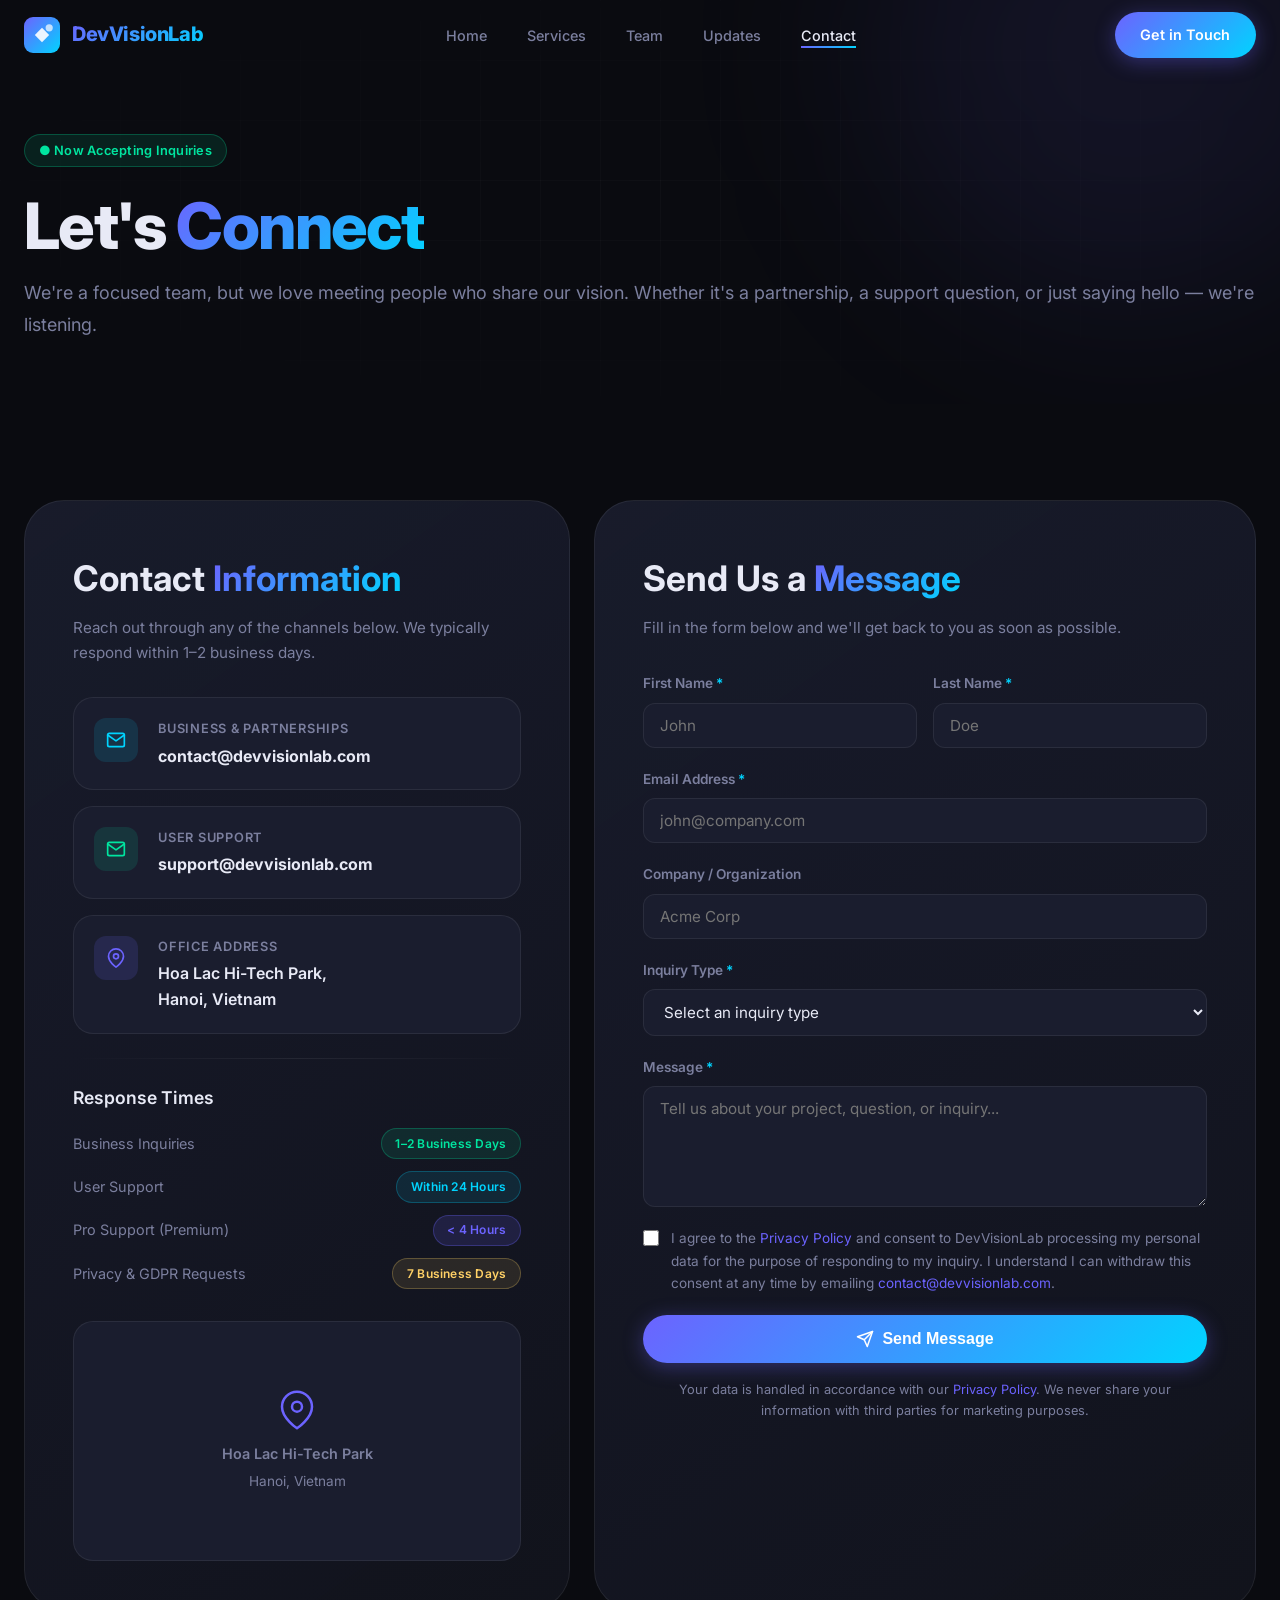
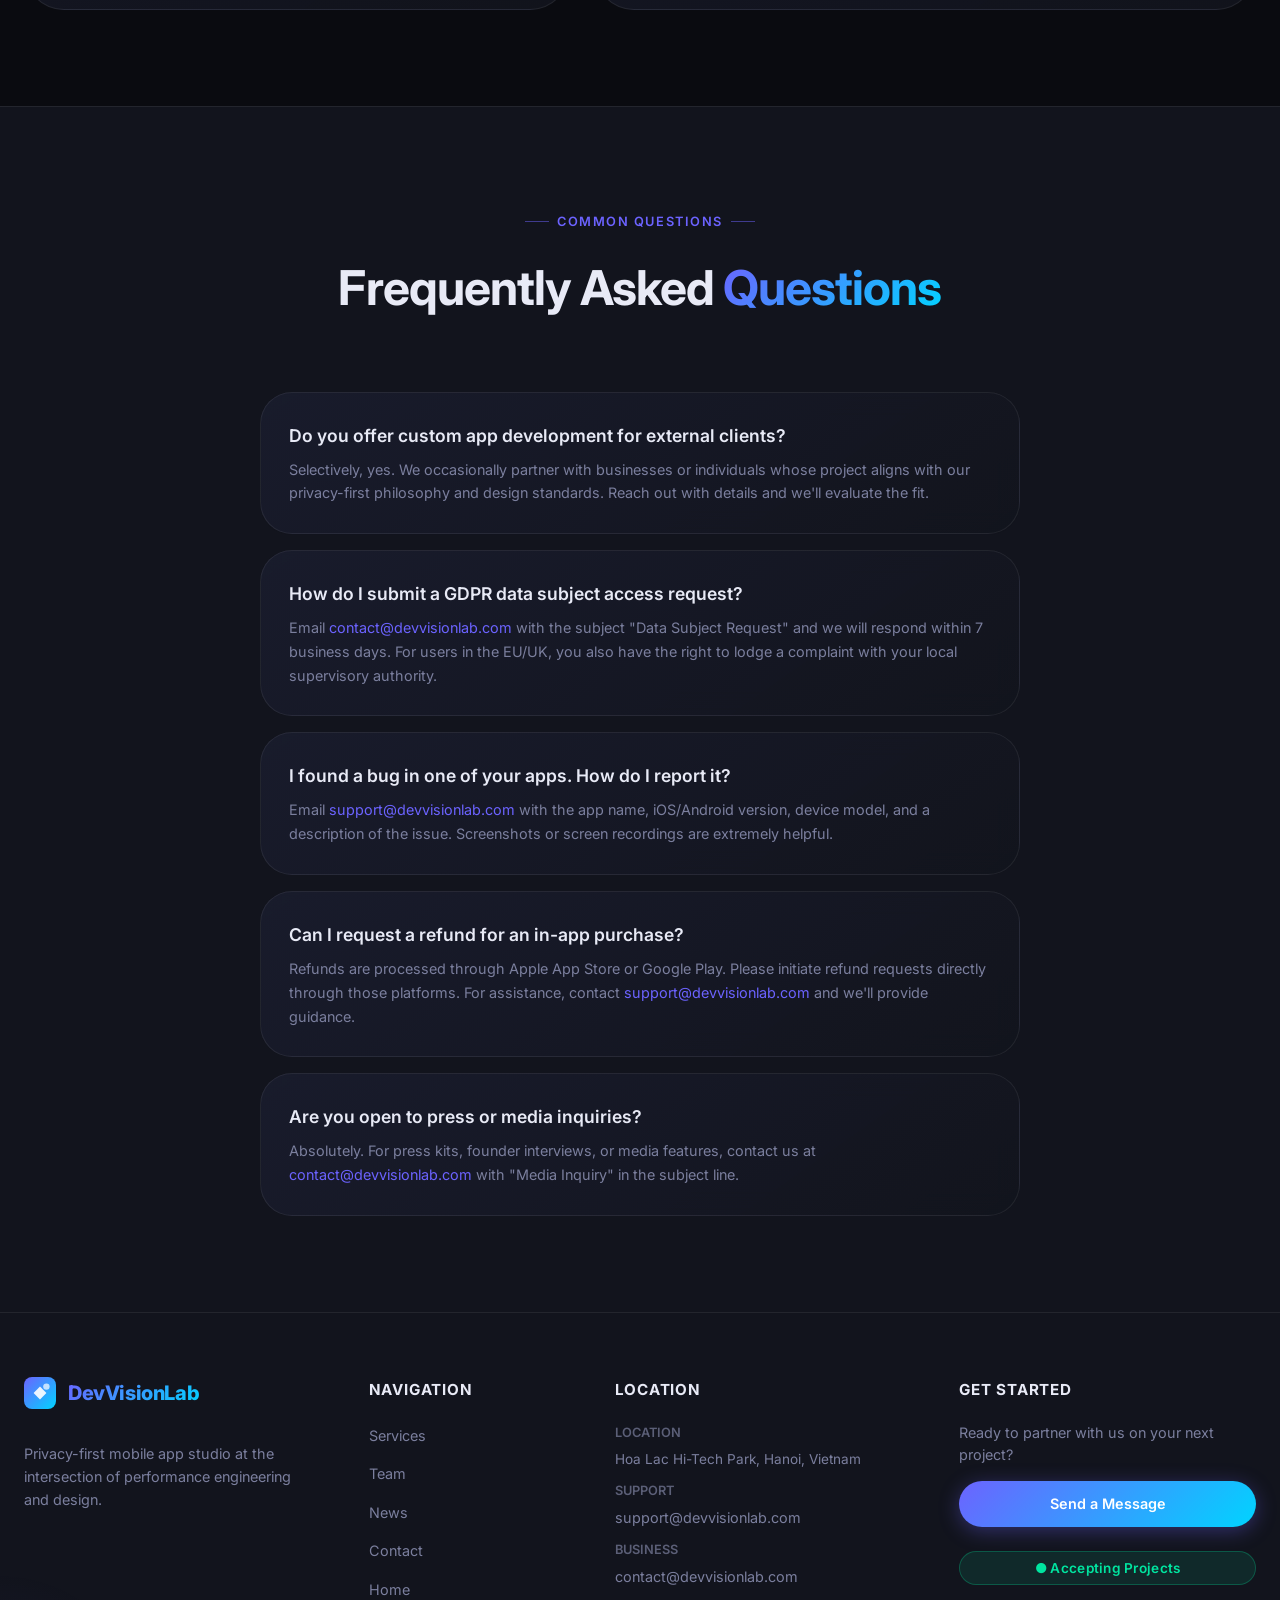
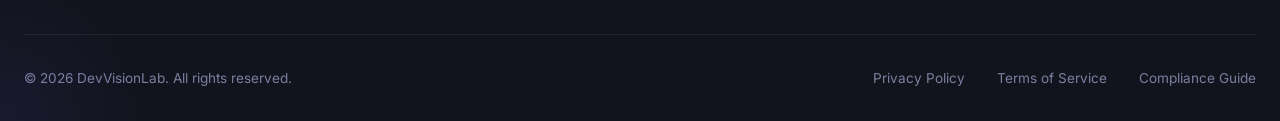
==== contact.html @ 25b411a1 "devvisionlab" ====
<!DOCTYPE html>
<html lang="en">
<head>
  <meta charset="UTF-8"/>
  <meta name="viewport" content="width=device-width, initial-scale=1.0"/>
  <title>Contact Us – DevVisionLab | Get in Touch</title>
  <meta name="description" content="Contact DevVisionLab for partnership inquiries, support, or collaboration. Reach us at contact@devvisionlab.com or support@devvisionlab.com."/>
  <meta name="robots" content="index, follow"/>
  <link rel="canonical" href="https://www.devvisionlab.com/contact.html"/>
  <meta property="og:title" content="Contact Us – DevVisionLab"/>
  <meta property="og:description" content="Get in touch with the DevVisionLab team for partnerships, support, or collaboration."/>
  <meta property="og:url" content="https://www.devvisionlab.com/contact.html"/>
  <meta property="og:image" content="https://www.devvisionlab.com/images/og-contact.png"/>
  <script type="application/ld+json">
  {
    "@context": "https://schema.org",
    "@type": "ContactPage",
    "name": "Contact DevVisionLab",
    "url": "https://www.devvisionlab.com/contact.html",
    "isPartOf": { "@type": "WebSite", "url": "https://www.devvisionlab.com" }
  }
  </script>
  <link rel="icon" type="image/svg+xml" href="images/logo-mark.svg"/>
  <link rel="stylesheet" href="css/fonts.css"/>
  <link rel="stylesheet" href="css/style.css"/>
  <link rel="stylesheet" href="css/pages.css"/>
  <link rel="stylesheet" href="css/animations.css"/>
  <link rel="preconnect" href="https://fonts.googleapis.com"/>
  <link rel="preconnect" href="https://fonts.gstatic.com" crossorigin/>
</head>
<body>

<!-- NAV -->
<nav class="nav">
  <div class="nav-inner">
    <a href="index.html" class="nav-logo">
      <img src="images/logo-mark.svg" width="36" height="36" alt="DevVisionLab"/>
      <span class="logo-text gradient-text">DevVisionLab</span>
    </a>
    <ul class="nav-links">
      <li><a href="index.html">Home</a></li>
      <li><a href="services.html">Services</a></li>
      <li><a href="team.html">Team</a></li>
      <li><a href="news.html">Updates</a></li>
      <li><a href="contact.html" class="active">Contact</a></li>
    </ul>
    <a href="contact.html" class="btn btn-primary nav-cta">Get in Touch</a>
    <button class="hamburger" aria-label="Open menu"><span></span><span></span><span></span></button>
  </div>
</nav>
<div class="overlay"></div>
<nav class="mobile-nav">
  <div style="display:flex;justify-content:space-between;align-items:center;">
    <span class="logo-text gradient-text" style="font-size:1.1rem;font-weight:800;">DevVisionLab</span>
    <button class="mobile-nav-close" style="color:var(--clr-muted);font-size:1.5rem;line-height:1;">✕</button>
  </div>
  <ul class="mobile-nav-links">
    <li><a href="index.html">Home</a></li>
    <li><a href="services.html">Services</a></li>
    <li><a href="team.html">Team</a></li>
    <li><a href="news.html">Updates</a></li>
    <li><a href="contact.html">Contact</a></li>
  </ul>
  <a href="contact.html" class="btn btn-primary">Get in Touch</a>
</nav>

<!-- PAGE HERO -->
<section style="padding-top:calc(var(--nav-h) + 4rem);padding-bottom:4rem;position:relative;overflow:hidden;">
  <div class="blob" style="width:500px;height:500px;background:rgba(108,99,255,.09);top:-200px;right:-100px;animation-duration:14s;z-index:0;"></div>
  <div class="hero-grid"></div>
  <div class="container" style="position:relative;z-index:1;">
    <div class="reveal">
      <span class="tag tag-green" style="margin-bottom:1.5rem;">● Now Accepting Inquiries</span>
      <h1 class="display-2" style="margin-bottom:1rem;">Let's <span class="gradient-text">Connect</span></h1>
      <p class="body-lg" style="color:var(--clr-muted);">We're a focused team, but we love meeting people who share our vision. Whether it's a partnership, a support question, or just saying hello — we're listening.</p>
    </div>
  </div>
</section>

<!-- CONTACT BENTO -->
<section class="section" aria-label="Contact information">
  <div class="container">
    <div class="contact-bento reveal">

      <!-- Left: Contact info -->
      <div class="contact-info-card">
        <h2 class="h2" style="margin-bottom:.5rem;">Contact <span class="gradient-text">Information</span></h2>
        <p style="color:var(--clr-muted);margin-bottom:2rem;font-size:.95rem;">Reach out through any of the channels below. We typically respond within 1–2 business days.</p>

        <div class="contact-item">
          <div class="icon-box icon-box-accent" style="width:44px;height:44px;flex-shrink:0;">
            <svg width="20" height="20" viewBox="0 0 24 24" fill="none" stroke="#00d4ff" stroke-width="2" stroke-linecap="round" stroke-linejoin="round"><path d="M4 4h16c1.1 0 2 .9 2 2v12c0 1.1-.9 2-2 2H4c-1.1 0-2-.9-2-2V6c0-1.1.9-2 2-2z"/><polyline points="22,6 12,13 2,6"/></svg>
          </div>
          <div>
            <div style="font-size:.8rem;color:var(--clr-muted);margin-bottom:.2rem;font-weight:600;text-transform:uppercase;letter-spacing:.06em;">Business &amp; Partnerships</div>
            <a href="mailto:contact@devvisionlab.com" style="font-weight:700;font-size:1rem;color:var(--clr-text);">contact@devvisionlab.com</a>
          </div>
        </div>

        <div class="contact-item">
          <div class="icon-box icon-box-green" style="width:44px;height:44px;flex-shrink:0;">
            <svg width="20" height="20" viewBox="0 0 24 24" fill="none" stroke="#00e5a0" stroke-width="2" stroke-linecap="round" stroke-linejoin="round"><path d="M4 4h16c1.1 0 2 .9 2 2v12c0 1.1-.9 2-2 2H4c-1.1 0-2-.9-2-2V6c0-1.1.9-2 2-2z"/><polyline points="22,6 12,13 2,6"/></svg>
          </div>
          <div>
            <div style="font-size:.8rem;color:var(--clr-muted);margin-bottom:.2rem;font-weight:600;text-transform:uppercase;letter-spacing:.06em;">User Support</div>
            <a href="mailto:support@devvisionlab.com" style="font-weight:700;font-size:1rem;color:var(--clr-text);">support@devvisionlab.com</a>
          </div>
        </div>

        <div class="contact-item">
          <div class="icon-box icon-box-primary" style="width:44px;height:44px;flex-shrink:0;">
            <svg width="20" height="20" viewBox="0 0 24 24" fill="none" stroke="#6c63ff" stroke-width="2" stroke-linecap="round" stroke-linejoin="round"><path d="M21 10c0 7-9 13-9 13s-9-6-9-13a9 9 0 0 1 18 0z"/><circle cx="12" cy="10" r="3"/></svg>
          </div>
          <div>
            <div style="font-size:.8rem;color:var(--clr-muted);margin-bottom:.2rem;font-weight:600;text-transform:uppercase;letter-spacing:.06em;">Office Address</div>
            <address style="font-style:normal;font-weight:600;font-size:1rem;color:var(--clr-text);">Hoa Lac Hi-Tech Park,<br>Hanoi, Vietnam</address>
          </div>
        </div>

        <div class="divider" style="margin-block:1.5rem;"></div>

        <h3 class="h4" style="margin-bottom:1rem;">Response Times</h3>
        <div style="display:flex;flex-direction:column;gap:.75rem;">
          <div style="display:flex;justify-content:space-between;align-items:center;font-size:.9rem;">
            <span style="color:var(--clr-muted);">Business Inquiries</span>
            <span class="tag tag-green" style="font-size:.75rem;">1–2 Business Days</span>
          </div>
          <div style="display:flex;justify-content:space-between;align-items:center;font-size:.9rem;">
            <span style="color:var(--clr-muted);">User Support</span>
            <span class="tag tag-accent" style="font-size:.75rem;">Within 24 Hours</span>
          </div>
          <div style="display:flex;justify-content:space-between;align-items:center;font-size:.9rem;">
            <span style="color:var(--clr-muted);">Pro Support (Premium)</span>
            <span class="tag tag-primary" style="font-size:.75rem;">&lt; 4 Hours</span>
          </div>
          <div style="display:flex;justify-content:space-between;align-items:center;font-size:.9rem;">
            <span style="color:var(--clr-muted);">Privacy &amp; GDPR Requests</span>
            <span class="tag tag-gold" style="font-size:.75rem;">7 Business Days</span>
          </div>
        </div>

        <div class="map-embed" aria-label="Location map placeholder">
          <div style="text-align:center;">
            <svg width="40" height="40" viewBox="0 0 24 24" fill="none" stroke="var(--clr-primary)" stroke-width="1.5" stroke-linecap="round" stroke-linejoin="round" style="margin:0 auto .75rem;display:block;"><path d="M21 10c0 7-9 13-9 13s-9-6-9-13a9 9 0 0 1 18 0z"/><circle cx="12" cy="10" r="3"/></svg>
            <div style="font-weight:600;margin-bottom:.25rem;">Hoa Lac Hi-Tech Park</div>
            <div style="font-size:.85rem;color:var(--clr-muted);">Hanoi, Vietnam</div>
          </div>
        </div>
      </div>

      <!-- Right: Contact form -->
      <div class="contact-form-card">
        <h2 class="h2" style="margin-bottom:.5rem;">Send Us a <span class="gradient-text">Message</span></h2>
        <p style="color:var(--clr-muted);margin-bottom:2rem;font-size:.95rem;">Fill in the form below and we'll get back to you as soon as possible.</p>

        <form id="contact-form" novalidate>
          <div style="display:grid;grid-template-columns:1fr 1fr;gap:1rem;">
            <div class="form-group">
              <label for="first-name">First Name <span style="color:var(--clr-accent);">*</span></label>
              <input type="text" id="first-name" name="firstName" class="form-control" placeholder="John" required autocomplete="given-name"/>
            </div>
            <div class="form-group">
              <label for="last-name">Last Name <span style="color:var(--clr-accent);">*</span></label>
              <input type="text" id="last-name" name="lastName" class="form-control" placeholder="Doe" required autocomplete="family-name"/>
            </div>
          </div>

          <div class="form-group">
            <label for="email">Email Address <span style="color:var(--clr-accent);">*</span></label>
            <input type="email" id="email" name="email" class="form-control" placeholder="john@company.com" required autocomplete="email"/>
          </div>

          <div class="form-group">
            <label for="company">Company / Organization</label>
            <input type="text" id="company" name="company" class="form-control" placeholder="Acme Corp" autocomplete="organization"/>
          </div>

          <div class="form-group">
            <label for="inquiry-type">Inquiry Type <span style="color:var(--clr-accent);">*</span></label>
            <select id="inquiry-type" name="inquiryType" class="form-control" required>
              <option value="" disabled selected>Select an inquiry type</option>
              <option value="partnership">Business Partnership</option>
              <option value="support">App Support</option>
              <option value="privacy">Privacy / Data Request</option>
              <option value="media">Media / Press</option>
              <option value="other">Other</option>
            </select>
          </div>

          <div class="form-group">
            <label for="message">Message <span style="color:var(--clr-accent);">*</span></label>
            <textarea id="message" name="message" class="form-control" placeholder="Tell us about your project, question, or inquiry..." rows="5" required></textarea>
          </div>

          <div style="margin-bottom:1.25rem;display:flex;align-items:flex-start;gap:.75rem;">
            <input type="checkbox" id="privacy-consent" name="privacyConsent" required style="margin-top:3px;accent-color:var(--clr-primary);width:16px;height:16px;flex-shrink:0;"/>
            <label for="privacy-consent" style="font-size:.85rem;color:var(--clr-muted);cursor:pointer;">
              I agree to the <a href="privacy-policy.html" style="color:var(--clr-primary);">Privacy Policy</a> and consent to DevVisionLab processing my personal data for the purpose of responding to my inquiry. I understand I can withdraw this consent at any time by emailing <a href="mailto:contact@devvisionlab.com" style="color:var(--clr-primary);">contact@devvisionlab.com</a>.
            </label>
          </div>

          <button type="submit" class="btn btn-primary btn-lg" style="width:100%;justify-content:center;">
            <svg width="18" height="18" viewBox="0 0 24 24" fill="none" stroke="currentColor" stroke-width="2" stroke-linecap="round" stroke-linejoin="round"><line x1="22" y1="2" x2="11" y2="13"/><polygon points="22 2 15 22 11 13 2 9 22 2"/></svg>
            Send Message
          </button>

          <p style="text-align:center;font-size:.8rem;color:var(--clr-muted);margin-top:1rem;">
            Your data is handled in accordance with our <a href="privacy-policy.html" style="color:var(--clr-primary);">Privacy Policy</a>. We never share your information with third parties for marketing purposes.
          </p>
        </form>
      </div>
    </div>
  </div>
</section>

<!-- FAQ -->
<section class="section" style="background:var(--clr-surface);border-top:1px solid var(--clr-border);" aria-label="FAQ">
  <div class="container">
    <div class="section-header reveal">
      <div class="eyebrow">Common Questions</div>
      <h2 class="h1">Frequently Asked <span class="gradient-text">Questions</span></h2>
    </div>
    <div style="max-width:760px;margin:0 auto;display:flex;flex-direction:column;gap:1rem;" class="stagger">

      <div class="bento-card" style="padding:1.75rem;">
        <div class="card-shine"></div>
        <h4 class="h4" style="margin-bottom:.5rem;">Do you offer custom app development for external clients?</h4>
        <p style="color:var(--clr-muted);font-size:.9rem;">Selectively, yes. We occasionally partner with businesses or individuals whose project aligns with our privacy-first philosophy and design standards. Reach out with details and we'll evaluate the fit.</p>
      </div>

      <div class="bento-card" style="padding:1.75rem;">
        <div class="card-shine"></div>
        <h4 class="h4" style="margin-bottom:.5rem;">How do I submit a GDPR data subject access request?</h4>
        <p style="color:var(--clr-muted);font-size:.9rem;">Email <a href="mailto:contact@devvisionlab.com" style="color:var(--clr-primary);">contact@devvisionlab.com</a> with the subject "Data Subject Request" and we will respond within 7 business days. For users in the EU/UK, you also have the right to lodge a complaint with your local supervisory authority.</p>
      </div>

      <div class="bento-card" style="padding:1.75rem;">
        <div class="card-shine"></div>
        <h4 class="h4" style="margin-bottom:.5rem;">I found a bug in one of your apps. How do I report it?</h4>
        <p style="color:var(--clr-muted);font-size:.9rem;">Email <a href="mailto:support@devvisionlab.com" style="color:var(--clr-primary);">support@devvisionlab.com</a> with the app name, iOS/Android version, device model, and a description of the issue. Screenshots or screen recordings are extremely helpful.</p>
      </div>

      <div class="bento-card" style="padding:1.75rem;">
        <div class="card-shine"></div>
        <h4 class="h4" style="margin-bottom:.5rem;">Can I request a refund for an in-app purchase?</h4>
        <p style="color:var(--clr-muted);font-size:.9rem;">Refunds are processed through Apple App Store or Google Play. Please initiate refund requests directly through those platforms. For assistance, contact <a href="mailto:support@devvisionlab.com" style="color:var(--clr-primary);">support@devvisionlab.com</a> and we'll provide guidance.</p>
      </div>

      <div class="bento-card" style="padding:1.75rem;">
        <div class="card-shine"></div>
        <h4 class="h4" style="margin-bottom:.5rem;">Are you open to press or media inquiries?</h4>
        <p style="color:var(--clr-muted);font-size:.9rem;">Absolutely. For press kits, founder interviews, or media features, contact us at <a href="mailto:contact@devvisionlab.com" style="color:var(--clr-primary);">contact@devvisionlab.com</a> with "Media Inquiry" in the subject line.</p>
      </div>

    </div>
  </div>
</section>

<!-- FOOTER -->
<footer class="footer">
  <div class="container">
    <div class="footer-grid">
      <div>
        <a href="index.html" class="nav-logo" style="margin-bottom:1.25rem;display:inline-flex;">
          <img src="images/logo-mark.svg" width="32" height="32" alt="DevVisionLab"/>
          <span class="logo-text gradient-text">DevVisionLab</span>
        </a>
        <p style="color:var(--clr-muted);font-size:.9rem;line-height:1.6;max-width:280px;margin-top:.75rem;">
          Privacy-first mobile app studio at the intersection of performance engineering and design.
        </p>
      </div>
      <div>
        <h5 style="font-weight:700;margin-bottom:1.25rem;font-size:.95rem;text-transform:uppercase;letter-spacing:.05em;">Navigation</h5>
        <ul style="display:flex;flex-direction:column;gap:.75rem;">
          <li><a href="services.html" class="footer-link" style="color:var(--clr-muted);font-size:.9rem;">Services</a></li>
          <li><a href="team.html" class="footer-link" style="color:var(--clr-muted);font-size:.9rem;">Team</a></li>
          <li><a href="news.html" class="footer-link" style="color:var(--clr-muted);font-size:.9rem;">News</a></li>
          <li><a href="contact.html" class="footer-link" style="color:var(--clr-muted);font-size:.9rem;">Contact</a></li>
          <li><a href="index.html" class="footer-link" style="color:var(--clr-muted);font-size:.9rem;">Home</a></li>
        </ul>
      </div>
      <div>
        <h5 style="font-weight:700;margin-bottom:1.25rem;font-size:.95rem;text-transform:uppercase;letter-spacing:.05em;">Location</h5>
        <div style="display:flex;flex-direction:column;gap:.6rem;">
          <div style="color:var(--clr-muted);font-size:.85rem;">
            <strong style="color:var(--clr-muted);display:block;font-size:.8rem;font-weight:600;margin-bottom:.3rem;text-transform:uppercase;opacity:.7;">Location</strong>
            Hoa Lac Hi-Tech Park, Hanoi, Vietnam
          </div>
          <div style="color:var(--clr-muted);font-size:.85rem;">
            <strong style="color:var(--clr-muted);display:block;font-size:.8rem;font-weight:600;margin-bottom:.3rem;text-transform:uppercase;opacity:.7;">Support</strong>
            <a href="mailto:support@devvisionlab.com" class="footer-link" style="color:var(--clr-muted);font-size:.9rem;text-decoration:none;">support@devvisionlab.com</a>
          </div>
          <div style="color:var(--clr-muted);font-size:.85rem;">
            <strong style="color:var(--clr-muted);display:block;font-size:.8rem;font-weight:600;margin-bottom:.3rem;text-transform:uppercase;opacity:.7;">Business</strong>
            <a href="mailto:contact@devvisionlab.com" class="footer-link" style="color:var(--clr-muted);font-size:.9rem;text-decoration:none;">contact@devvisionlab.com</a>
          </div>
        </div>
      </div>
      <div>
        <h5 style="font-weight:700;margin-bottom:1.25rem;font-size:.95rem;text-transform:uppercase;letter-spacing:.05em;">Get Started</h5>
        <p style="color:var(--clr-muted);font-size:.9rem;margin-bottom:1rem;line-height:1.5;">Ready to partner with us on your next project?</p>
        <a href="contact.html" class="btn btn-primary" style="width:100%;justify-content:center;font-size:.9rem;">Send a Message</a>
        <div style="margin-top:1.5rem;">
          <span class="tag tag-green" style="font-size:.85rem;">● Accepting Projects</span>
        </div>
      </div>
    </div>
    <div class="footer-legal">
      <span style="font-size:.85rem;">© 2026 DevVisionLab. All rights reserved.</span>
      <div class="footer-legal-links">
        <a href="privacy-policy.html">Privacy Policy</a>
        <a href="terms-of-service.html">Terms of Service</a>
        <a href="terms-of-service.html#tech-compliance">Compliance Guide</a>
      </div>
    </div>
  </div>
</footer>

<script src="js/main.js"></script>
</body>
</html>
---- css/fonts.css ----
/* ============================================================
   DevVisionLab – @font-face & Google Fonts loader
   Fonts loaded here to keep main CSS clean
   ============================================================ */

@import url('https://fonts.googleapis.com/css2?family=Inter:wght@300;400;500;600;700;800;900&family=JetBrains+Mono:wght@400;600&display=swap');
---- css/style.css ----
/* ============================================================
   DevVisionLab – Global CSS
   Bento Box Grid · Material-quality Design · Rich Animations
   ============================================================ */

/* ── Reset & Tokens ───────────────────────────────────────── */
*, *::before, *::after { box-sizing: border-box; margin: 0; padding: 0; }

:root {
  /* brand palette */
  --clr-bg:        #0a0b10;
  --clr-surface:   #12141d;
  --clr-surface2:  #1a1d2e;
  --clr-border:    rgba(255,255,255,.07);
  --clr-primary:   #6c63ff;
  --clr-accent:    #00d4ff;
  --clr-accent2:   #ff6584;
  --clr-green:     #00e5a0;
  --clr-gold:      #ffd166;
  --clr-text:      #e8eaf6;
  --clr-muted:     #7b7f9e;

  /* gradients */
  --grad-primary:  linear-gradient(135deg, #6c63ff 0%, #00d4ff 100%);
  --grad-hero:     radial-gradient(ellipse 80% 60% at 50% -10%, rgba(108,99,255,.35) 0%, transparent 70%);
  --grad-card:     linear-gradient(145deg, rgba(26,29,46,.9) 0%, rgba(18,20,29,.95) 100%);

  /* spacing */
  --gap:   1.5rem;
  --r-sm:  .75rem;
  --r-md:  1.25rem;
  --r-lg:  2rem;
  --r-xl:  2.5rem;

  /* typography */
  --ff-sans: 'Inter', system-ui, -apple-system, sans-serif;
  --ff-mono: 'JetBrains Mono', 'Fira Code', monospace;

  /* motion */
  --ease-out-expo: cubic-bezier(.16,1,.3,1);
  --ease-spring:   cubic-bezier(.34,1.56,.64,1);
  --dur-fast: 200ms;
  --dur-mid:  400ms;
  --dur-slow: 700ms;

  /* navbar height */
  --nav-h: 70px;
}

html { scroll-behavior: smooth; font-size: 16px; }

body {
  font-family: var(--ff-sans);
  background: var(--clr-bg);
  color: var(--clr-text);
  line-height: 1.65;
  overflow-x: hidden;
  -webkit-font-smoothing: antialiased;
}

img, svg { display: block; max-width: 100%; }
a { color: inherit; text-decoration: none; }
ul { list-style: none; }
button { cursor: pointer; border: none; background: none; }

/* ── Typography Scale ─────────────────────────────────────── */
.display-1 { font-size: clamp(2.8rem,7vw,6rem); font-weight: 800; letter-spacing: -.03em; line-height: 1.05; }
.display-2 { font-size: clamp(2rem,5vw,4rem);   font-weight: 800; letter-spacing: -.025em; line-height: 1.1; }
.h1  { font-size: clamp(1.8rem,4vw,3rem);  font-weight: 700; letter-spacing: -.02em; }
.h2  { font-size: clamp(1.4rem,3vw,2.2rem); font-weight: 700; }
.h3  { font-size: clamp(1.1rem,2vw,1.5rem); font-weight: 600; }
.h4  { font-size: 1.1rem; font-weight: 600; }
.body-lg { font-size: 1.125rem; line-height: 1.75; }
.body-sm { font-size: .875rem; line-height: 1.6; }
.caption { font-size: .75rem; letter-spacing: .06em; text-transform: uppercase; color: var(--clr-muted); }

.gradient-text {
  background: var(--grad-primary);
  -webkit-background-clip: text;
  -webkit-text-fill-color: transparent;
  background-clip: text;
}

/* ── Layout Containers ────────────────────────────────────── */
.container { width: min(1280px, 100% - 3rem); margin-inline: auto; }
.container-wide { width: min(1440px, 100% - 2rem); margin-inline: auto; }
.section { padding-block: 6rem; }
.section-sm { padding-block: 3.5rem; }

/* ── Bento Grid ───────────────────────────────────────────── */
.bento-grid {
  display: grid;
  gap: var(--gap);
  grid-template-columns: repeat(12, 1fr);
}
.bento-card {
  background: var(--grad-card);
  border: 1px solid var(--clr-border);
  border-radius: var(--r-lg);
  padding: 2rem;
  position: relative;
  overflow: hidden;
  transition: transform var(--dur-mid) var(--ease-out-expo),
              box-shadow var(--dur-mid) var(--ease-out-expo),
              border-color var(--dur-mid) ease;
  backdrop-filter: blur(12px);
}
.bento-card::before {
  content: '';
  position: absolute;
  inset: 0;
  background: var(--grad-primary);
  opacity: 0;
  transition: opacity var(--dur-mid) ease;
  z-index: 0;
}
.bento-card:hover {
  transform: translateY(-4px) scale(1.01);
  box-shadow: 0 24px 60px rgba(108,99,255,.18), 0 4px 20px rgba(0,0,0,.4);
  border-color: rgba(108,99,255,.4);
}
.bento-card:hover::before { opacity: .04; }
.bento-card > * { position: relative; z-index: 1; }

/* span helpers */
.col-1  { grid-column: span 1; }
.col-2  { grid-column: span 2; }
.col-3  { grid-column: span 3; }
.col-4  { grid-column: span 4; }
.col-5  { grid-column: span 5; }
.col-6  { grid-column: span 6; }
.col-7  { grid-column: span 7; }
.col-8  { grid-column: span 8; }
.col-9  { grid-column: span 9; }
.col-12 { grid-column: span 12; }
.row-2  { grid-row: span 2; }

/* ── Glassmorphism Card ───────────────────────────────────── */
.glass {
  background: rgba(255,255,255,.03);
  border: 1px solid rgba(255,255,255,.08);
  backdrop-filter: blur(20px);
  border-radius: var(--r-lg);
}

/* ── Nav ──────────────────────────────────────────────────── */
.nav {
  position: fixed;
  top: 0;
  left: 0;
  right: 0;
  height: var(--nav-h);
  z-index: 1000;
  display: flex;
  align-items: center;
  transition: background var(--dur-mid) ease, backdrop-filter var(--dur-mid) ease;
}
.nav.scrolled {
  background: rgba(10,11,16,.88);
  backdrop-filter: blur(20px);
  border-bottom: 1px solid var(--clr-border);
}
.nav-inner {
  display: flex;
  align-items: center;
  justify-content: space-between;
  width: min(1280px, 100% - 3rem);
  margin-inline: auto;
}
.nav-logo { display: flex; align-items: center; gap: .75rem; }
.nav-logo .logo-text {
  font-size: 1.25rem;
  font-weight: 800;
  letter-spacing: -.02em;
}
.nav-links { display: flex; align-items: center; gap: 2.5rem; }
.nav-links a {
  font-size: .9rem;
  font-weight: 500;
  color: var(--clr-muted);
  transition: color var(--dur-fast) ease;
  position: relative;
}
.nav-links a::after {
  content: '';
  position: absolute;
  bottom: -4px;
  left: 0;
  right: 0;
  height: 2px;
  background: var(--grad-primary);
  transform: scaleX(0);
  transform-origin: left;
  transition: transform var(--dur-mid) var(--ease-out-expo);
}
.nav-links a:hover, .nav-links a.active { color: var(--clr-text); }
.nav-links a:hover::after, .nav-links a.active::after { transform: scaleX(1); }
.nav-cta { margin-left: 1rem; }
.hamburger { display: none; flex-direction: column; gap: 5px; padding: 6px; }
.hamburger span { display: block; width: 22px; height: 2px; background: var(--clr-text); border-radius: 2px; transition: all var(--dur-mid) ease; }

/* ── Buttons ──────────────────────────────────────────────── */
.btn {
  display: inline-flex;
  align-items: center;
  gap: .5rem;
  padding: .7rem 1.6rem;
  border-radius: 100px;
  font-size: .9rem;
  font-weight: 600;
  transition: all var(--dur-mid) var(--ease-out-expo);
  position: relative;
  overflow: hidden;
}
.btn-primary {
  background: var(--grad-primary);
  color: #fff;
  box-shadow: 0 4px 20px rgba(108,99,255,.35);
}
.btn-primary:hover {
  transform: translateY(-2px);
  box-shadow: 0 8px 32px rgba(108,99,255,.5);
}
.btn-outline {
  border: 1.5px solid rgba(255,255,255,.2);
  color: var(--clr-text);
  backdrop-filter: blur(8px);
}
.btn-outline:hover {
  border-color: var(--clr-primary);
  color: var(--clr-primary);
  background: rgba(108,99,255,.08);
  transform: translateY(-2px);
}
.btn-lg { padding: .95rem 2.2rem; font-size: 1rem; }

/* ── Tags / Badges ────────────────────────────────────────── */
.tag {
  display: inline-flex;
  align-items: center;
  gap: .35rem;
  padding: .3rem .85rem;
  border-radius: 100px;
  font-size: .8rem;
  font-weight: 600;
  letter-spacing: .02em;
}
.tag-primary { background: rgba(108,99,255,.15); color: var(--clr-primary); border: 1px solid rgba(108,99,255,.3); }
.tag-accent  { background: rgba(0,212,255,.1);   color: var(--clr-accent);  border: 1px solid rgba(0,212,255,.25); }
.tag-green   { background: rgba(0,229,160,.1);   color: var(--clr-green);   border: 1px solid rgba(0,229,160,.25); }
.tag-gold    { background: rgba(255,209,102,.1); color: var(--clr-gold);    border: 1px solid rgba(255,209,102,.25); }

/* ── Section Headers ──────────────────────────────────────── */
.section-header { text-align: center; margin-bottom: 4rem; }
.section-header .eyebrow {
  display: inline-flex;
  align-items: center;
  gap: .5rem;
  margin-bottom: 1rem;
  font-size: .8rem;
  font-weight: 600;
  letter-spacing: .12em;
  text-transform: uppercase;
  color: var(--clr-primary);
}
.section-header .eyebrow::before,
.section-header .eyebrow::after {
  content: '';
  width: 24px;
  height: 1px;
  background: var(--clr-primary);
  opacity: .5;
}
.section-header p {
  max-width: 640px;
  margin-inline: auto;
  color: var(--clr-muted);
  font-size: 1.05rem;
  margin-top: .75rem;
}

/* ── Dividers ─────────────────────────────────────────────── */
.divider {
  height: 1px;
  background: linear-gradient(90deg, transparent, var(--clr-border), transparent);
  margin-block: 1.5rem;
}

/* ── Animated gradient ring ───────────────────────────────── */
.glow-ring {
  position: absolute;
  border-radius: 50%;
  filter: blur(80px);
  pointer-events: none;
  animation: floatGlow 8s ease-in-out infinite alternate;
}
@keyframes floatGlow {
  from { transform: translate(0,0) scale(1); }
  to   { transform: translate(40px,30px) scale(1.15); }
}

/* ── Stat Counter Card ────────────────────────────────────── */
.stat-number {
  font-size: clamp(2.5rem,5vw,4rem);
  font-weight: 800;
  background: var(--grad-primary);
  -webkit-background-clip: text;
  -webkit-text-fill-color: transparent;
  background-clip: text;
  line-height: 1;
}

/* ── Icon Box ─────────────────────────────────────────────── */
.icon-box {
  width: 52px;
  height: 52px;
  border-radius: var(--r-sm);
  display: grid;
  place-items: center;
  flex-shrink: 0;
}
.icon-box-primary { background: rgba(108,99,255,.15); }
.icon-box-accent  { background: rgba(0,212,255,.12);  }
.icon-box-green   { background: rgba(0,229,160,.12);  }
.icon-box-gold    { background: rgba(255,209,102,.12);}
.icon-box-pink    { background: rgba(255,101,132,.12);}

/* ── Progress Bar ─────────────────────────────────────────── */
.progress-bar {
  height: 4px;
  background: rgba(255,255,255,.08);
  border-radius: 100px;
  overflow: hidden;
}
.progress-fill {
  height: 100%;
  border-radius: 100px;
  background: var(--grad-primary);
  transform-origin: left;
  transform: scaleX(0);
  transition: transform 1.2s var(--ease-out-expo);
}
.progress-fill.animated { transform: scaleX(1); }

/* ── Hero Section ─────────────────────────────────────────── */
.hero {
  min-height: 100svh;
  display: flex;
  align-items: center;
  position: relative;
  overflow: hidden;
  padding-top: var(--nav-h);
}
.hero-bg {
  position: absolute;
  inset: 0;
  background: var(--grad-hero);
  z-index: 0;
}
.hero-grid {
  position: absolute;
  inset: 0;
  background-image:
    linear-gradient(rgba(255,255,255,.025) 1px, transparent 1px),
    linear-gradient(90deg, rgba(255,255,255,.025) 1px, transparent 1px);
  background-size: 60px 60px;
  z-index: 0;
  mask-image: radial-gradient(ellipse 80% 80% at 50% 50%, black 0%, transparent 80%);
}
.hero-content { position: relative; z-index: 1; }

/* ── Floating Blobs ───────────────────────────────────────── */
.blob {
  position: absolute;
  border-radius: 50%;
  filter: blur(100px);
  pointer-events: none;
  z-index: 0;
  animation: blobDrift 12s ease-in-out infinite alternate;
}
@keyframes blobDrift {
  0%   { transform: translate(0,0) scale(1); }
  100% { transform: translate(60px,40px) scale(1.1); }
}

/* ── App mockup card ──────────────────────────────────────── */
.app-card {
  background: var(--grad-card);
  border: 1px solid var(--clr-border);
  border-radius: var(--r-xl);
  padding: 1.5rem;
  position: relative;
  overflow: hidden;
  transition: transform var(--dur-mid) var(--ease-spring);
}
.app-card:hover { transform: translateY(-8px) rotateX(2deg); }

/* ── Feature strip ────────────────────────────────────────── */
.feature-pill {
  display: inline-flex;
  align-items: center;
  gap: .5rem;
  padding: .5rem 1rem;
  background: var(--clr-surface2);
  border: 1px solid var(--clr-border);
  border-radius: 100px;
  font-size: .85rem;
  font-weight: 500;
  white-space: nowrap;
}

/* ── Scroll marquee ───────────────────────────────────────── */
.marquee-wrap { overflow: hidden; padding-block: 1.5rem; }
.marquee-track {
  display: flex;
  gap: 1.5rem;
  width: max-content;
  animation: marquee 28s linear infinite;
}
.marquee-wrap:hover .marquee-track { animation-play-state: paused; }
@keyframes marquee {
  from { transform: translateX(0); }
  to   { transform: translateX(-50%); }
}

/* ── Timeline ─────────────────────────────────────────────── */
.timeline { position: relative; padding-left: 2rem; }
.timeline::before {
  content: '';
  position: absolute;
  left: 0;
  top: 0;
  bottom: 0;
  width: 2px;
  background: linear-gradient(180deg, var(--clr-primary), var(--clr-accent));
}
.timeline-item { position: relative; padding-bottom: 2.5rem; }
.timeline-item::before {
  content: '';
  position: absolute;
  left: -2.45rem;
  top: .4rem;
  width: 12px;
  height: 12px;
  border-radius: 50%;
  background: var(--clr-primary);
  box-shadow: 0 0 0 4px rgba(108,99,255,.2);
}

/* ── Team Card ────────────────────────────────────────────── */
.member-card .avatar-ring {
  width: 80px;
  height: 80px;
  border-radius: 50%;
  background: var(--grad-primary);
  padding: 2px;
  flex-shrink: 0;
}
.member-card .avatar-inner {
  width: 100%;
  height: 100%;
  border-radius: 50%;
  background: var(--clr-surface);
  display: grid;
  place-items: center;
  overflow: hidden;
}

/* ── Footer ───────────────────────────────────────────────── */
.footer {
  background: var(--clr-surface);
  border-top: 1px solid var(--clr-border);
  padding-block: 4rem 2rem;
}
.footer-grid {
  display: grid;
  grid-template-columns: 1.5fr 1fr 1.5fr 1.5fr;
  gap: 3rem;
}
.footer-legal {
  padding-top: 2rem;
  margin-top: 2rem;
  border-top: 1px solid var(--clr-border);
  display: flex;
  justify-content: space-between;
  align-items: center;
  flex-wrap: wrap;
  gap: 1rem;
  color: var(--clr-muted);
  font-size: .85rem;
}
.footer-legal-links { display: flex; gap: 2rem; }
.footer-legal-links a { transition: color var(--dur-fast) ease; }
.footer-legal-links a:hover { color: var(--clr-primary); }
.footer-link { transition: color var(--dur-fast) ease !important; }
.footer-link:hover { color: var(--clr-primary) !important; }
.footer .tag.tag-green {
  display: flex;
  width: 100%;
  justify-content: center;
}

/* ── Mobile Nav Drawer ────────────────────────────────────── */
.mobile-nav {
  position: fixed;
  top: 0;
  right: 0;
  bottom: 0;
  width: min(320px, 100vw);
  background: var(--clr-surface);
  border-left: 1px solid var(--clr-border);
  z-index: 1100;
  padding: 2rem;
  display: flex;
  flex-direction: column;
  gap: 1.5rem;
  transform: translateX(100%);
  transition: transform var(--dur-slow) var(--ease-out-expo);
  backdrop-filter: blur(24px);
}
.mobile-nav.open { transform: translateX(0); }
.mobile-nav-links { display: flex; flex-direction: column; gap: 1.2rem; margin-top: 2rem; }
.mobile-nav-links a { font-size: 1.2rem; font-weight: 600; color: var(--clr-muted); transition: color var(--dur-fast) ease; }
.mobile-nav-links a:hover { color: var(--clr-text); }
.overlay {
  position: fixed;
  inset: 0;
  background: rgba(0,0,0,.6);
  z-index: 1050;
  opacity: 0;
  pointer-events: none;
  transition: opacity var(--dur-mid) ease;
  backdrop-filter: blur(4px);
}
.overlay.show { opacity: 1; pointer-events: all; }

/* ── Legal pages ──────────────────────────────────────────── */
.legal-content { max-width: 860px; margin-inline: auto; }
.legal-content h2 {
  font-size: 1.4rem;
  font-weight: 700;
  margin-top: 3rem;
  margin-bottom: 1rem;
  color: var(--clr-text);
  padding-bottom: .5rem;
  border-bottom: 1px solid var(--clr-border);
}
.legal-content h3 {
  font-size: 1.1rem;
  font-weight: 600;
  margin-top: 1.75rem;
  margin-bottom: .75rem;
  color: var(--clr-accent);
}
.legal-content p, .legal-content li { color: var(--clr-muted); line-height: 1.8; margin-bottom: .75rem; }
.legal-content ul { padding-left: 1.5rem; list-style: disc; }
.legal-content ul li { margin-bottom: .5rem; }
.legal-toc {
  background: var(--clr-surface2);
  border: 1px solid var(--clr-border);
  border-radius: var(--r-md);
  padding: 1.5rem 2rem;
  margin-bottom: 3rem;
}
.legal-toc ol { counter-reset: toc; padding-left: 0; }
.legal-toc li {
  counter-increment: toc;
  list-style: none;
  padding: .35rem 0;
  border-bottom: 1px solid var(--clr-border);
  font-size: .9rem;
}
.legal-toc li:last-child { border-bottom: none; }
.legal-toc a { color: var(--clr-primary); transition: color var(--dur-fast) ease; }
.legal-toc a:hover { color: var(--clr-accent); }

/* ── Form ─────────────────────────────────────────────────── */
.form-group { display: flex; flex-direction: column; gap: .5rem; margin-bottom: 1.25rem; }
.form-group label { font-size: .85rem; font-weight: 600; color: var(--clr-muted); }
.form-control {
  background: var(--clr-surface2);
  border: 1.5px solid var(--clr-border);
  border-radius: var(--r-sm);
  color: var(--clr-text);
  font-family: var(--ff-sans);
  font-size: .95rem;
  padding: .75rem 1rem;
  transition: border-color var(--dur-fast) ease, box-shadow var(--dur-fast) ease;
  outline: none;
}
.form-control:focus {
  border-color: var(--clr-primary);
  box-shadow: 0 0 0 3px rgba(108,99,255,.2);
}
textarea.form-control { resize: vertical; min-height: 120px; }

/* ── Animations ───────────────────────────────────────────── */
@keyframes fadeInUp {
  from { opacity: 0; transform: translateY(40px); }
  to   { opacity: 1; transform: translateY(0); }
}
@keyframes fadeIn {
  from { opacity: 0; }
  to   { opacity: 1; }
}
@keyframes scaleIn {
  from { opacity: 0; transform: scale(.9); }
  to   { opacity: 1; transform: scale(1); }
}
@keyframes slideInLeft {
  from { opacity: 0; transform: translateX(-40px); }
  to   { opacity: 1; transform: translateX(0); }
}
@keyframes pulse-ring {
  0%   { box-shadow: 0 0 0 0 rgba(108,99,255,.4); }
  70%  { box-shadow: 0 0 0 20px rgba(108,99,255,0); }
  100% { box-shadow: 0 0 0 0 rgba(108,99,255,0); }
}

.anim-fadeInUp   { animation: fadeInUp   var(--dur-slow) var(--ease-out-expo) both; }
.anim-fadeIn     { animation: fadeIn     var(--dur-slow) ease both; }
.anim-scaleIn    { animation: scaleIn    var(--dur-slow) var(--ease-spring) both; }
.anim-slideLeft  { animation: slideInLeft var(--dur-slow) var(--ease-out-expo) both; }

.delay-1 { animation-delay: .1s; }
.delay-2 { animation-delay: .2s; }
.delay-3 { animation-delay: .3s; }
.delay-4 { animation-delay: .4s; }
.delay-5 { animation-delay: .5s; }
.delay-6 { animation-delay: .6s; }
.delay-7 { animation-delay: .7s; }
.delay-8 { animation-delay: .8s; }

/* Intersection reveal */
.reveal {
  opacity: 0;
  transform: translateY(32px);
  transition: opacity var(--dur-slow) var(--ease-out-expo),
              transform var(--dur-slow) var(--ease-out-expo);
}
.reveal.visible { opacity: 1; transform: translateY(0); }
.reveal-left {
  opacity: 0;
  transform: translateX(-32px);
  transition: opacity var(--dur-slow) var(--ease-out-expo),
              transform var(--dur-slow) var(--ease-out-expo);
}
.reveal-left.visible { opacity: 1; transform: translateX(0); }
.reveal-scale {
  opacity: 0;
  transform: scale(.92);
  transition: opacity var(--dur-slow) var(--ease-spring),
              transform var(--dur-slow) var(--ease-spring);
}
.reveal-scale.visible { opacity: 1; transform: scale(1); }

/* ── Scroll indicator ─────────────────────────────────────── */
.scroll-line {
  width: 1px;
  height: 60px;
  background: linear-gradient(180deg, var(--clr-primary), transparent);
  animation: scrollLine 1.8s ease-in-out infinite;
}
@keyframes scrollLine {
  0%,100% { opacity: .2; transform: scaleY(1); }
  50%      { opacity: 1;  transform: scaleY(1.2); }
}

/* ── Cursor glow ──────────────────────────────────────────── */
.cursor-glow {
  position: fixed;
  width: 300px;
  height: 300px;
  border-radius: 50%;
  background: radial-gradient(circle, rgba(108,99,255,.08) 0%, transparent 70%);
  pointer-events: none;
  z-index: 9999;
  transition: transform .1s ease;
  transform: translate(-50%,-50%);
}

/* ── Number Ticker ────────────────────────────────────────── */
.ticker { display: inline-block; }

/* ── Responsive ───────────────────────────────────────────── */
@media (max-width: 1024px) {
  .footer-grid { grid-template-columns: 1fr 1fr; }
  .col-4 { grid-column: span 6; }
  .col-3 { grid-column: span 6; }
  .col-8 { grid-column: span 12; }
  .col-9 { grid-column: span 12; }
}

@media (max-width: 768px) {
  :root { --gap: 1rem; }
  .nav-links, .nav-cta { display: none; }
  .hamburger { display: flex; }
  .col-4, .col-3, .col-6, .col-7, .col-5, .col-8, .col-9 { grid-column: span 12; }
  .section { padding-block: 4rem; }
  .footer-grid { grid-template-columns: 1fr; gap: 2rem; }
  .footer-legal { flex-direction: column; text-align: center; }
  .footer-legal-links { flex-wrap: wrap; justify-content: center; gap: 1rem; }
}

@media (max-width: 480px) {
  .display-1 { font-size: 2.4rem; }
  .bento-card { padding: 1.5rem; }
}
---- css/pages.css ----
/* ============================================================
   DevVisionLab – Page-specific styles (home, services, etc.)
   ============================================================ */

/* ── Hero Bento ───────────────────────────────────────────── */
.hero-bento-wrap {
  padding-block: calc(var(--nav-h) + 4rem) 5rem;
  position: relative;
}

/* ── Shared Inner Page Hero Fill ─────────────────────────── */
.page-hero-fill {
  position: relative;
  overflow: hidden;
}
.page-hero-fill::before {
  content: '';
  position: absolute;
  top: calc(var(--nav-h) + 1.2rem);
  right: clamp(1rem, 4vw, 4rem);
  width: min(36vw, 420px);
  height: clamp(180px, 26vw, 300px);
  border-radius: var(--r-xl);
  background: linear-gradient(145deg, rgba(108,99,255,.18) 0%, rgba(0,212,255,.12) 100%);
  border: 1px solid rgba(108,99,255,.28);
  box-shadow: 0 30px 80px rgba(0,0,0,.35);
  z-index: 0;
  pointer-events: none;
}
.page-hero-fill::after {
  content: '';
  position: absolute;
  top: calc(var(--nav-h) + .2rem);
  right: clamp(-6rem, -4vw, -2rem);
  width: min(28vw, 320px);
  height: min(28vw, 320px);
  border-radius: 50%;
  background: radial-gradient(circle, rgba(0,212,255,.2) 0%, rgba(0,212,255,0) 70%);
  filter: blur(2px);
  z-index: 0;
  pointer-events: none;
}

@media (max-width: 1024px) {
  .page-hero-fill::before,
  .page-hero-fill::after {
    display: none;
  }
}

/* large hero card */
.hero-main-card {
  grid-column: span 7;
  grid-row: span 2;
  min-height: 500px;
  display: flex;
  flex-direction: column;
  justify-content: flex-end;
  padding: 3rem;
  background: linear-gradient(145deg, rgba(26,29,46,.92) 0%, rgba(10,11,16,.96) 100%);
}
.hero-side-card {
  grid-column: span 5;
  display: flex;
  flex-direction: column;
  gap: .75rem;
}
.hero-metric-card {
  grid-column: span 5;
  display: flex;
  align-items: center;
  gap: 1.5rem;
}

/* Privacy shield card */
.shield-card {
  grid-column: span 4;
  text-align: center;
  padding: 2.5rem 2rem;
}
.shield-icon {
  width: 80px;
  height: 80px;
  margin-inline: auto;
  margin-bottom: 1.25rem;
}

/* Tech pill cluster */
.pill-cloud {
  display: flex;
  flex-wrap: wrap;
  gap: .5rem;
  margin-top: 1rem;
}

/* ── App Portfolio Cards ──────────────────────────────────── */
.app-portfolio-grid {
  display: grid;
  grid-template-columns: repeat(auto-fill, minmax(260px, 1fr));
  gap: var(--gap);
}
.app-item-card {
  background: var(--grad-card);
  border: 1px solid var(--clr-border);
  border-radius: var(--r-lg);
  padding: 1.75rem;
  transition: all var(--dur-mid) var(--ease-out-expo);
  position: relative;
  overflow: hidden;
}
.app-item-card::after {
  content: '';
  position: absolute;
  top: 0;
  left: 0;
  right: 0;
  height: 2px;
  background: var(--grad-primary);
  transform: scaleX(0);
  transform-origin: left;
  transition: transform var(--dur-mid) var(--ease-out-expo);
}
.app-item-card:hover { transform: translateY(-6px); border-color: rgba(108,99,255,.35); }
.app-item-card:hover::after { transform: scaleX(1); }

/* ── Values Section ───────────────────────────────────────── */
.values-bento {
  display: grid;
  grid-template-columns: repeat(12,1fr);
  gap: var(--gap);
}
.value-hero-card {
  grid-column: span 5;
  background: linear-gradient(135deg, rgba(108,99,255,.2) 0%, rgba(0,212,255,.1) 100%);
  border: 1px solid rgba(108,99,255,.3);
  border-radius: var(--r-xl);
  padding: 3rem 2.5rem;
  display: flex;
  flex-direction: column;
  justify-content: space-between;
  min-height: 380px;
}
.value-small-card {
  grid-column: span 3.5;
  border-radius: var(--r-lg);
  padding: 2rem 1.75rem;
}

/* ── Services Page ────────────────────────────────────────── */
.service-big-card {
  grid-column: span 6;
  padding: 2.5rem;
  min-height: 300px;
}
.service-icon-xl {
  width: 64px;
  height: 64px;
  border-radius: var(--r-md);
  display: grid;
  place-items: center;
  margin-bottom: 1.5rem;
}

/* process steps */
.process-step {
  display: flex;
  align-items: flex-start;
  gap: 1.5rem;
  padding: 1.75rem;
  background: var(--grad-card);
  border: 1px solid var(--clr-border);
  border-radius: var(--r-lg);
  transition: all var(--dur-mid) var(--ease-out-expo);
}
.process-step:hover { border-color: rgba(108,99,255,.3); transform: translateX(4px); }
.step-number {
  width: 48px;
  height: 48px;
  border-radius: 50%;
  background: var(--grad-primary);
  display: grid;
  place-items: center;
  font-weight: 800;
  font-size: 1.1rem;
  flex-shrink: 0;
}

/* ── Team Page ────────────────────────────────────────────── */
.team-hero-bento {
  display: grid;
  grid-template-columns: repeat(12,1fr);
  gap: var(--gap);
}
.core-value-pill {
  display: flex;
  align-items: center;
  gap: 1rem;
  padding: 1.25rem 1.5rem;
  background: var(--clr-surface2);
  border: 1px solid var(--clr-border);
  border-radius: var(--r-md);
  transition: all var(--dur-mid) ease;
}
.core-value-pill:hover { border-color: var(--clr-primary); background: rgba(108,99,255,.06); }

/* tech expertise */
.expertise-bar-wrap {
  display: flex;
  flex-direction: column;
  gap: 1rem;
}
.expertise-bar-item { display: flex; flex-direction: column; gap: .4rem; }
.expertise-bar-label {
  display: flex;
  justify-content: space-between;
  font-size: .85rem;
  font-weight: 600;
}

/* ── News Page ────────────────────────────────────────────── */
.news-grid {
  display: grid;
  grid-template-columns: repeat(auto-fill, minmax(340px, 1fr));
  gap: var(--gap);
}
.news-card {
  background: var(--grad-card);
  border: 1px solid var(--clr-border);
  border-radius: var(--r-lg);
  overflow: hidden;
  transition: all var(--dur-mid) var(--ease-out-expo);
}
.news-card:hover { transform: translateY(-6px); box-shadow: 0 20px 50px rgba(0,0,0,.35); }
.news-thumb {
  height: 200px;
  background: var(--clr-surface2);
  position: relative;
  overflow: hidden;
}
.news-thumb-inner {
  position: absolute;
  inset: 0;
  display: flex;
  align-items: center;
  justify-content: center;
}
.news-body { padding: 1.5rem; }
.news-meta {
  display: flex;
  align-items: center;
  gap: 1rem;
  margin-bottom: .75rem;
  font-size: .8rem;
  color: var(--clr-muted);
}
.news-title { font-size: 1.05rem; font-weight: 700; line-height: 1.4; margin-bottom: .75rem; }
.news-excerpt { font-size: .88rem; color: var(--clr-muted); line-height: 1.65; }

/* featured news */
.news-featured {
  grid-column: span 12;
  display: grid;
  grid-template-columns: 1.2fr 1fr;
  gap: 0;
  background: var(--grad-card);
  border: 1px solid var(--clr-border);
  border-radius: var(--r-xl);
  overflow: hidden;
  min-height: 340px;
}
.news-featured-thumb {
  background: var(--clr-surface2);
  position: relative;
  overflow: hidden;
}
.news-featured-body {
  padding: 3rem;
  display: flex;
  flex-direction: column;
  justify-content: center;
  gap: 1rem;
}

/* ── Contact Page ─────────────────────────────────────────── */
.contact-bento {
  display: grid;
  grid-template-columns: 1.2fr 1fr;
  gap: var(--gap);
}
.contact-info-card {
  background: var(--grad-card);
  border: 1px solid var(--clr-border);
  border-radius: var(--r-xl);
  padding: 3rem;
}
.contact-item {
  display: flex;
  align-items: flex-start;
  gap: 1.25rem;
  padding: 1.25rem;
  background: var(--clr-surface2);
  border: 1px solid var(--clr-border);
  border-radius: var(--r-md);
  margin-bottom: 1rem;
  transition: border-color var(--dur-fast) ease;
}
.contact-item:hover { border-color: rgba(108,99,255,.4); }
.contact-form-card {
  background: var(--grad-card);
  border: 1px solid var(--clr-border);
  border-radius: var(--r-xl);
  padding: 3rem;
}
.map-embed {
  width: 100%;
  height: 240px;
  border-radius: var(--r-md);
  overflow: hidden;
  margin-top: 2rem;
  border: 1px solid var(--clr-border);
  background: var(--clr-surface2);
  display: flex;
  align-items: center;
  justify-content: center;
  color: var(--clr-muted);
  font-size: .9rem;
}

/* ── Animated dots decoration ─────────────────────────────── */
.dots-pattern {
  background-image: radial-gradient(rgba(108,99,255,.18) 1px, transparent 1px);
  background-size: 20px 20px;
}

/* ── Noise texture overlay ────────────────────────────────── */
.noise::before {
  content: '';
  position: absolute;
  inset: 0;
  background-image: url("data:image/svg+xml,%3Csvg viewBox='0 0 256 256' xmlns='http://www.w3.org/2000/svg'%3E%3Cfilter id='n'%3E%3CfeTurbulence type='fractalNoise' baseFrequency='0.9' numOctaves='4' stitchTiles='stitch'/%3E%3C/filter%3E%3Crect width='100%25' height='100%25' filter='url(%23n)' opacity='.03'/%3E%3C/svg%3E");
  pointer-events: none;
  z-index: 0;
}

/* ── Responsive overrides ─────────────────────────────────── */
@media (max-width: 1024px) {
  .hero-main-card { grid-column: span 12; min-height: 400px; }
  .hero-side-card  { grid-column: span 12; }
  .hero-metric-card { grid-column: span 12; }
  .value-hero-card  { grid-column: span 12; }
  .service-big-card { grid-column: span 12; }
  .news-featured    { grid-template-columns: 1fr; }
  .news-featured-thumb { min-height: 220px; }
  .contact-bento { grid-template-columns: 1fr; }
}

@media (max-width: 768px) {
  .hero-main-card { padding: 2rem; }
  .contact-info-card, .contact-form-card { padding: 2rem; }
  .news-featured-body { padding: 2rem; }
  .value-small-card { grid-column: span 12; }
}
---- css/animations.css ----
/* ============================================================
   DevVisionLab – Animations & Micro-interactions
   ============================================================ */

/* ── Particle canvas ──────────────────────────────────────── */
#particle-canvas {
  position: absolute;
  inset: 0;
  z-index: 0;
  pointer-events: none;
}

/* ── Typing cursor ────────────────────────────────────────── */
.typed-cursor {
  display: inline-block;
  width: 3px;
  height: 1em;
  background: var(--clr-accent);
  margin-left: 2px;
  animation: blink .8s step-end infinite;
  vertical-align: text-bottom;
}
@keyframes blink {
  50% { opacity: 0; }
}

/* ── Sparkle burst on hover ───────────────────────────────── */
.sparkle-wrap {
  position: relative;
  display: inline-block;
}
.sparkle-wrap .sparkle {
  position: absolute;
  width: 8px;
  height: 8px;
  border-radius: 50%;
  background: var(--clr-primary);
  pointer-events: none;
  opacity: 0;
}

/* ── Ripple effect ────────────────────────────────────────── */
.ripple {
  position: absolute;
  border-radius: 50%;
  transform: scale(0);
  animation: ripple-anim .6s linear;
  background: rgba(255,255,255,.2);
}
@keyframes ripple-anim {
  to { transform: scale(4); opacity: 0; }
}

/* ── Counter animation styles ─────────────────────────────── */
.count-up { transition: all .1s ease; }

/* ── Loading shimmer ──────────────────────────────────────── */
@keyframes shimmer {
  0%   { background-position: -200% 0; }
  100% { background-position:  200% 0; }
}
.shimmer {
  background: linear-gradient(90deg,
    rgba(255,255,255,.04) 25%,
    rgba(255,255,255,.08) 50%,
    rgba(255,255,255,.04) 75%);
  background-size: 200% 100%;
  animation: shimmer 2s infinite;
}

/* ── Hover lift group ─────────────────────────────────────── */
.lift-group .lift-item {
  transition: transform var(--dur-mid) var(--ease-spring);
}
.lift-group:hover .lift-item:nth-child(1) { transform: translateY(-6px); }
.lift-group:hover .lift-item:nth-child(2) { transform: translateY(-4px); transition-delay: .05s; }
.lift-group:hover .lift-item:nth-child(3) { transform: translateY(-2px); transition-delay: .1s; }

/* ── Gradient border card ─────────────────────────────────── */
.gradient-border {
  position: relative;
  background: var(--clr-surface);
  border-radius: var(--r-lg);
}
.gradient-border::before {
  content: '';
  position: absolute;
  inset: -1px;
  background: var(--grad-primary);
  border-radius: inherit;
  z-index: -1;
  opacity: 0;
  transition: opacity var(--dur-mid) ease;
}
.gradient-border:hover::before { opacity: 1; }

/* ── Floating animation for cards ────────────────────────── */
@keyframes float {
  0%,100% { transform: translateY(0); }
  50%      { transform: translateY(-10px); }
}
.floating { animation: float 4s ease-in-out infinite; }
.floating-slow { animation: float 6s ease-in-out infinite; }
.floating-fast { animation: float 2.5s ease-in-out infinite; }

/* ── Orbit ring ───────────────────────────────────────────── */
@keyframes orbit {
  from { transform: rotate(0deg) translateX(60px) rotate(0deg); }
  to   { transform: rotate(360deg) translateX(60px) rotate(-360deg); }
}
.orbit-dot {
  width: 10px;
  height: 10px;
  background: var(--clr-primary);
  border-radius: 50%;
  position: absolute;
  animation: orbit 4s linear infinite;
}
.orbit-dot:nth-child(2) { animation-delay: -2s; background: var(--clr-accent); }

/* ── Morphing blob background ─────────────────────────────── */
@keyframes morph {
  0%,100% { border-radius: 60% 40% 30% 70% / 60% 30% 70% 40%; }
  50%      { border-radius: 30% 60% 70% 40% / 50% 60% 30% 60%; }
}
.morphing-blob {
  animation: morph 8s ease-in-out infinite;
}

/* ── Stagger children ─────────────────────────────────────── */
.stagger > * { opacity: 0; transform: translateY(24px); }
.stagger.visible > *:nth-child(1) { animation: fadeInUp .6s var(--ease-out-expo) .05s forwards; }
.stagger.visible > *:nth-child(2) { animation: fadeInUp .6s var(--ease-out-expo) .12s forwards; }
.stagger.visible > *:nth-child(3) { animation: fadeInUp .6s var(--ease-out-expo) .19s forwards; }
.stagger.visible > *:nth-child(4) { animation: fadeInUp .6s var(--ease-out-expo) .26s forwards; }
.stagger.visible > *:nth-child(5) { animation: fadeInUp .6s var(--ease-out-expo) .33s forwards; }
.stagger.visible > *:nth-child(6) { animation: fadeInUp .6s var(--ease-out-expo) .4s forwards; }
.stagger.visible > *:nth-child(7) { animation: fadeInUp .6s var(--ease-out-expo) .47s forwards; }
.stagger.visible > *:nth-child(8) { animation: fadeInUp .6s var(--ease-out-expo) .54s forwards; }

/* ── Spinning gradient ring ───────────────────────────────── */
@keyframes spin { from { transform: rotate(0deg); } to { transform: rotate(360deg); } }
.spin-ring {
  position: absolute;
  border-radius: 50%;
  border: 1px solid transparent;
  background: conic-gradient(from 0deg, var(--clr-primary), var(--clr-accent), transparent, var(--clr-primary));
  animation: spin 8s linear infinite;
  pointer-events: none;
}

/* ── Wave line ────────────────────────────────────────────── */
@keyframes wave {
  0%,100% { d: path("M 0 20 Q 25 0 50 20 Q 75 40 100 20"); }
  50%      { d: path("M 0 20 Q 25 40 50 20 Q 75 0 100 20"); }
}

/* ── Glow button pulse ────────────────────────────────────── */
.btn-glow {
  animation: pulse-ring 2.5s ease infinite;
}

/* ── Card shine effect ────────────────────────────────────── */
.card-shine {
  position: absolute;
  top: -50%;
  left: -50%;
  width: 200%;
  height: 200%;
  background: linear-gradient(
    105deg,
    transparent 40%,
    rgba(255,255,255,.06) 50%,
    transparent 60%
  );
  transform: translateX(-100%);
  transition: transform 0s;
  pointer-events: none;
}
.bento-card:hover .card-shine {
  transform: translateX(100%);
  transition: transform .8s ease;
}
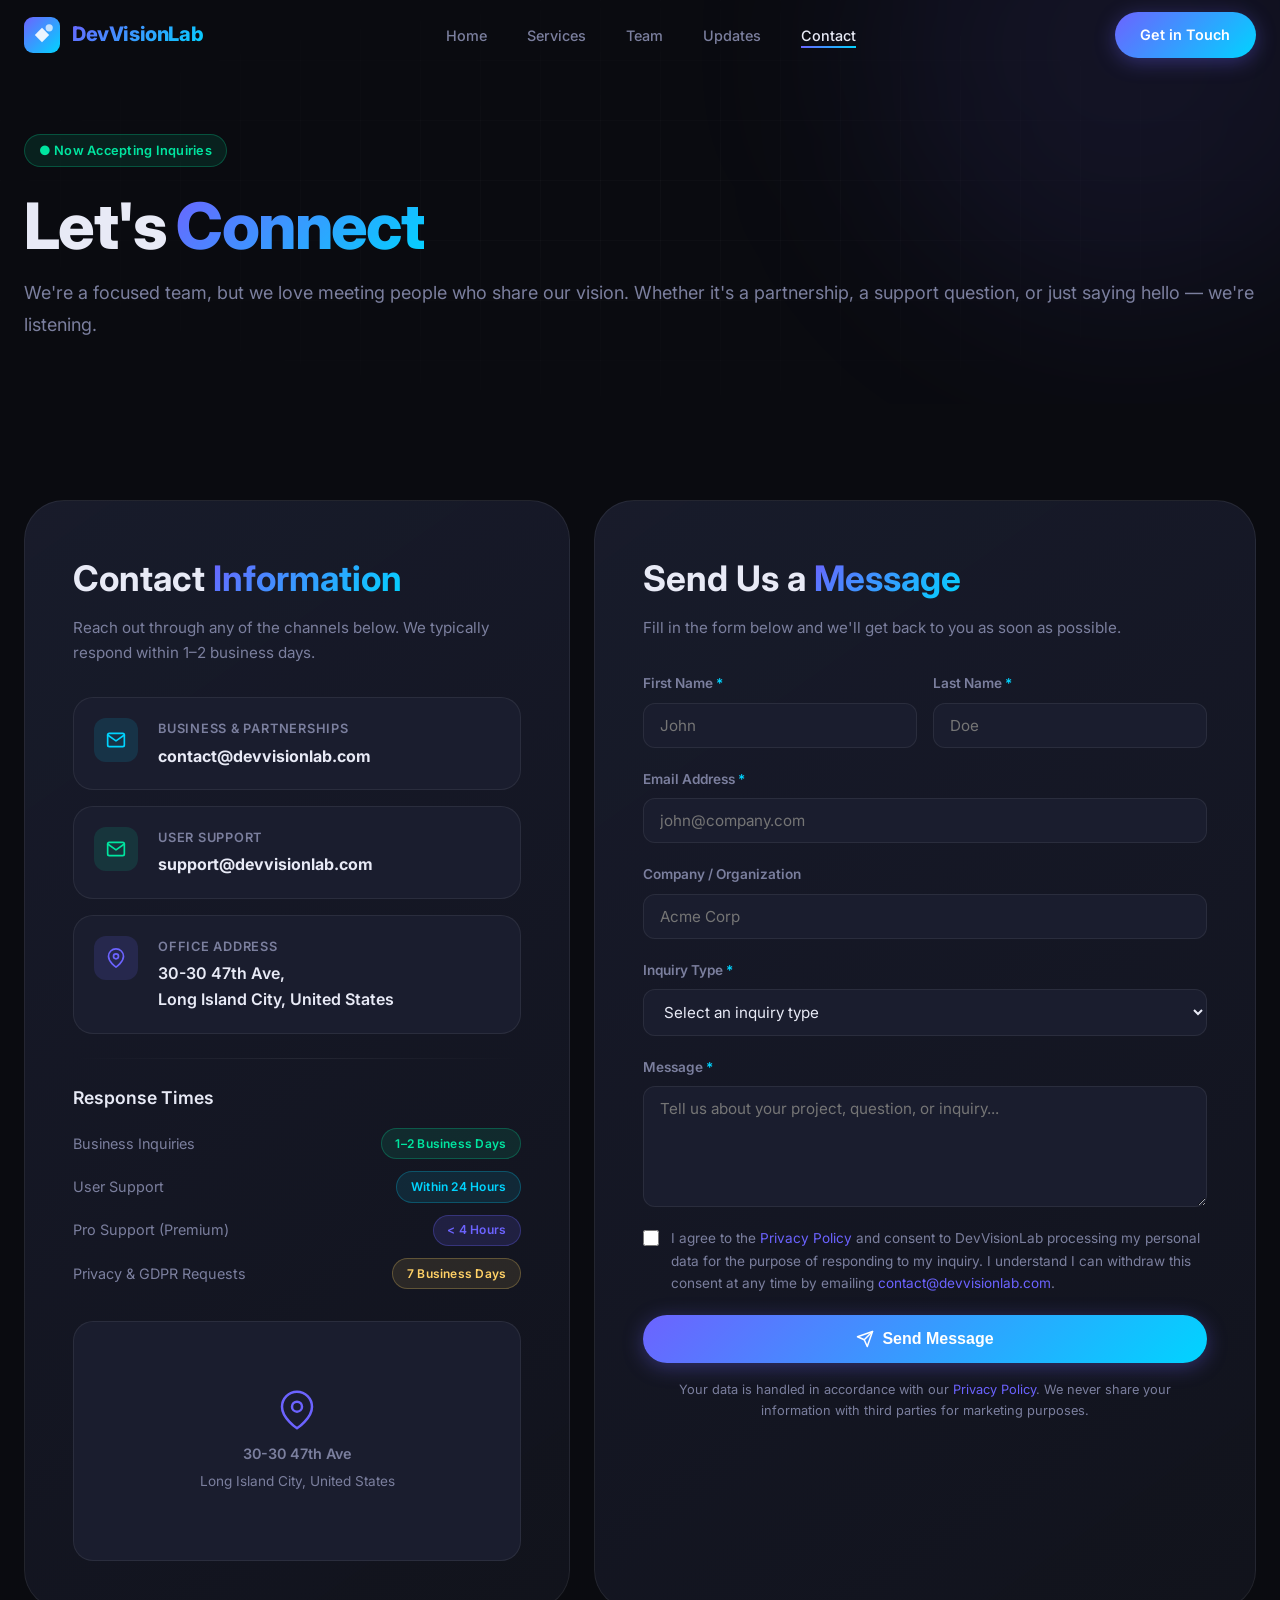
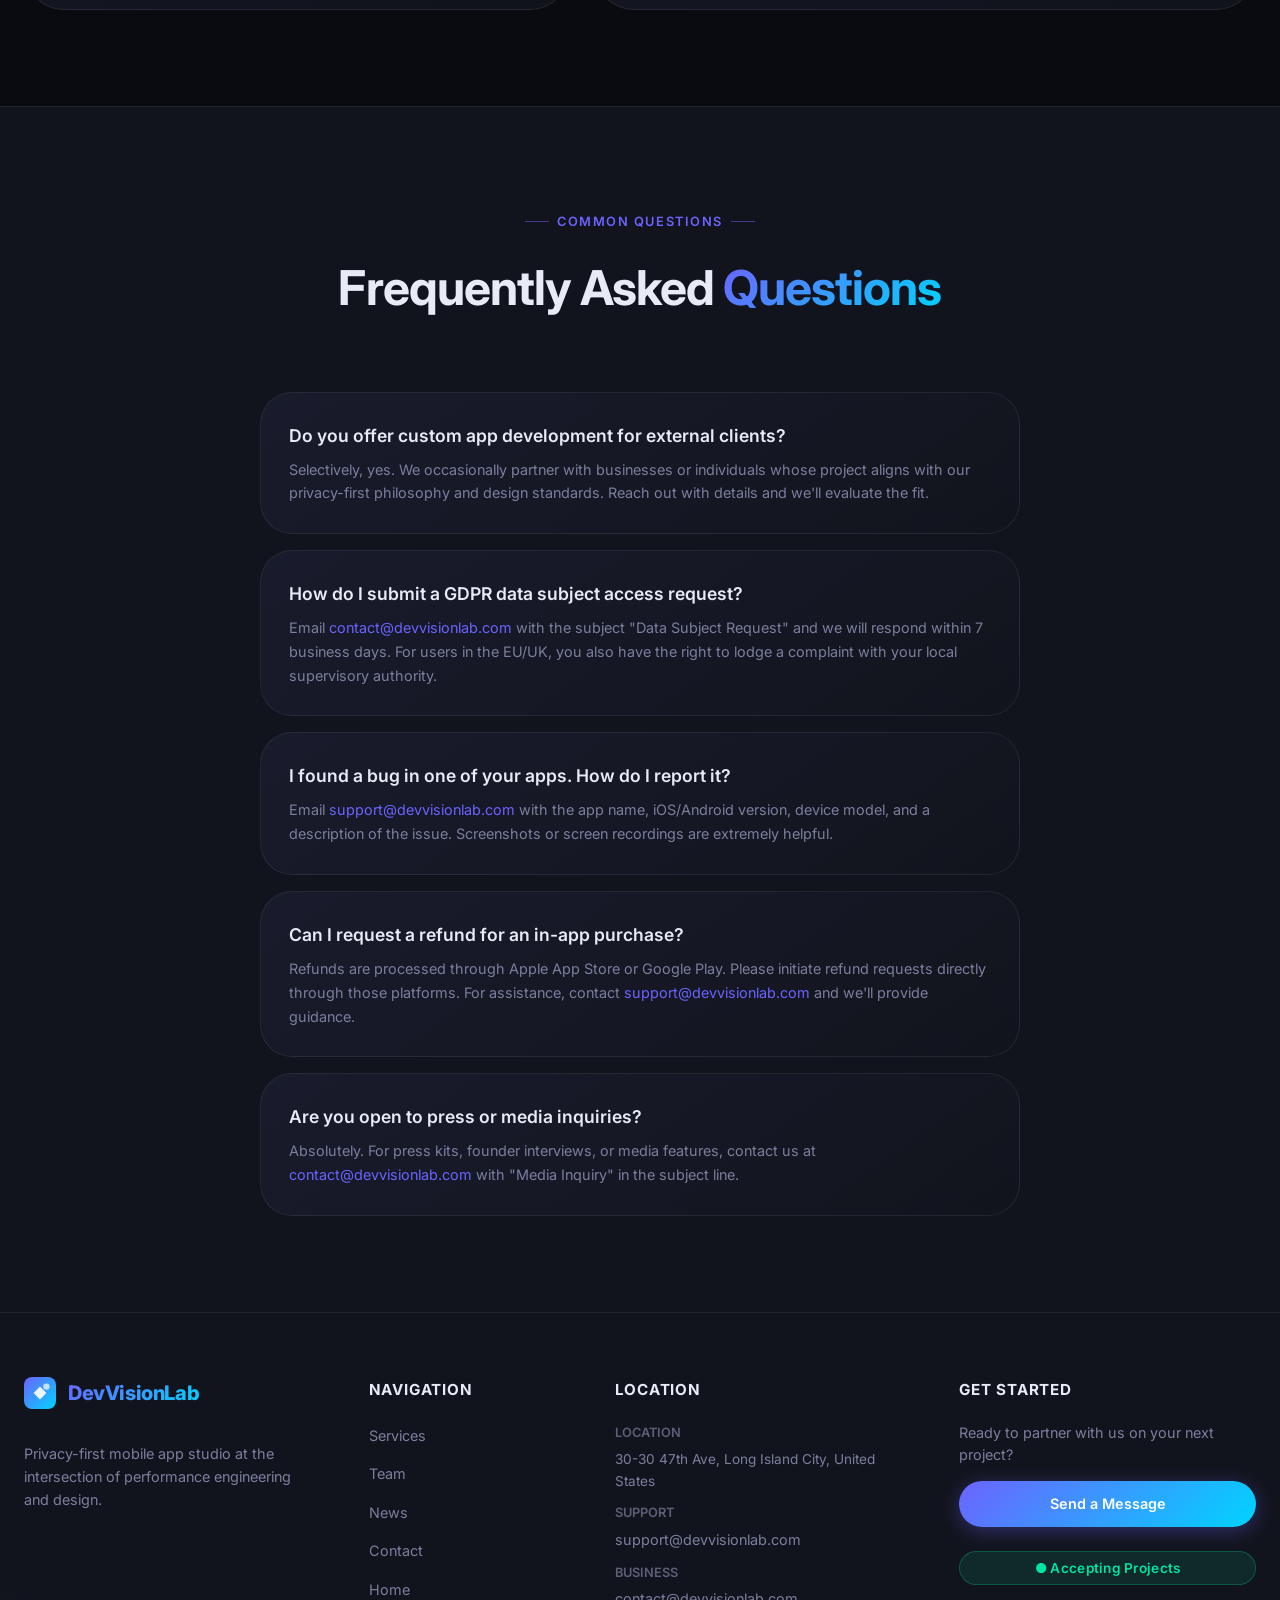
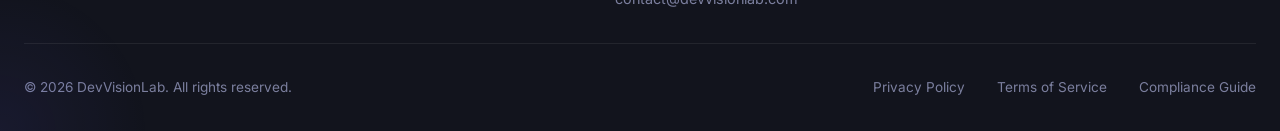
==== commit 3d5d1eef: "devvisionlab" ====
--- a/contact.html
+++ b/contact.html
@@ -113,7 +113,7 @@
           </div>
           <div>
             <div style="font-size:.8rem;color:var(--clr-muted);margin-bottom:.2rem;font-weight:600;text-transform:uppercase;letter-spacing:.06em;">Office Address</div>
-            <address style="font-style:normal;font-weight:600;font-size:1rem;color:var(--clr-text);">Hoa Lac Hi-Tech Park,<br>Hanoi, Vietnam</address>
+            <address style="font-style:normal;font-weight:600;font-size:1rem;color:var(--clr-text);">30-30 47th Ave,<br>Long Island City, United States</address>
           </div>
         </div>
 
@@ -142,8 +142,8 @@
         <div class="map-embed" aria-label="Location map placeholder">
           <div style="text-align:center;">
             <svg width="40" height="40" viewBox="0 0 24 24" fill="none" stroke="var(--clr-primary)" stroke-width="1.5" stroke-linecap="round" stroke-linejoin="round" style="margin:0 auto .75rem;display:block;"><path d="M21 10c0 7-9 13-9 13s-9-6-9-13a9 9 0 0 1 18 0z"/><circle cx="12" cy="10" r="3"/></svg>
-            <div style="font-weight:600;margin-bottom:.25rem;">Hoa Lac Hi-Tech Park</div>
-            <div style="font-size:.85rem;color:var(--clr-muted);">Hanoi, Vietnam</div>
+            <div style="font-weight:600;margin-bottom:.25rem;">30-30 47th Ave</div>
+            <div style="font-size:.85rem;color:var(--clr-muted);">Long Island City, United States</div>
           </div>
         </div>
       </div>
@@ -284,7 +284,7 @@
         <div style="display:flex;flex-direction:column;gap:.6rem;">
           <div style="color:var(--clr-muted);font-size:.85rem;">
             <strong style="color:var(--clr-muted);display:block;font-size:.8rem;font-weight:600;margin-bottom:.3rem;text-transform:uppercase;opacity:.7;">Location</strong>
-            Hoa Lac Hi-Tech Park, Hanoi, Vietnam
+            30-30 47th Ave, Long Island City, United States
           </div>
           <div style="color:var(--clr-muted);font-size:.85rem;">
             <strong style="color:var(--clr-muted);display:block;font-size:.8rem;font-weight:600;margin-bottom:.3rem;text-transform:uppercase;opacity:.7;">Support</strong>
